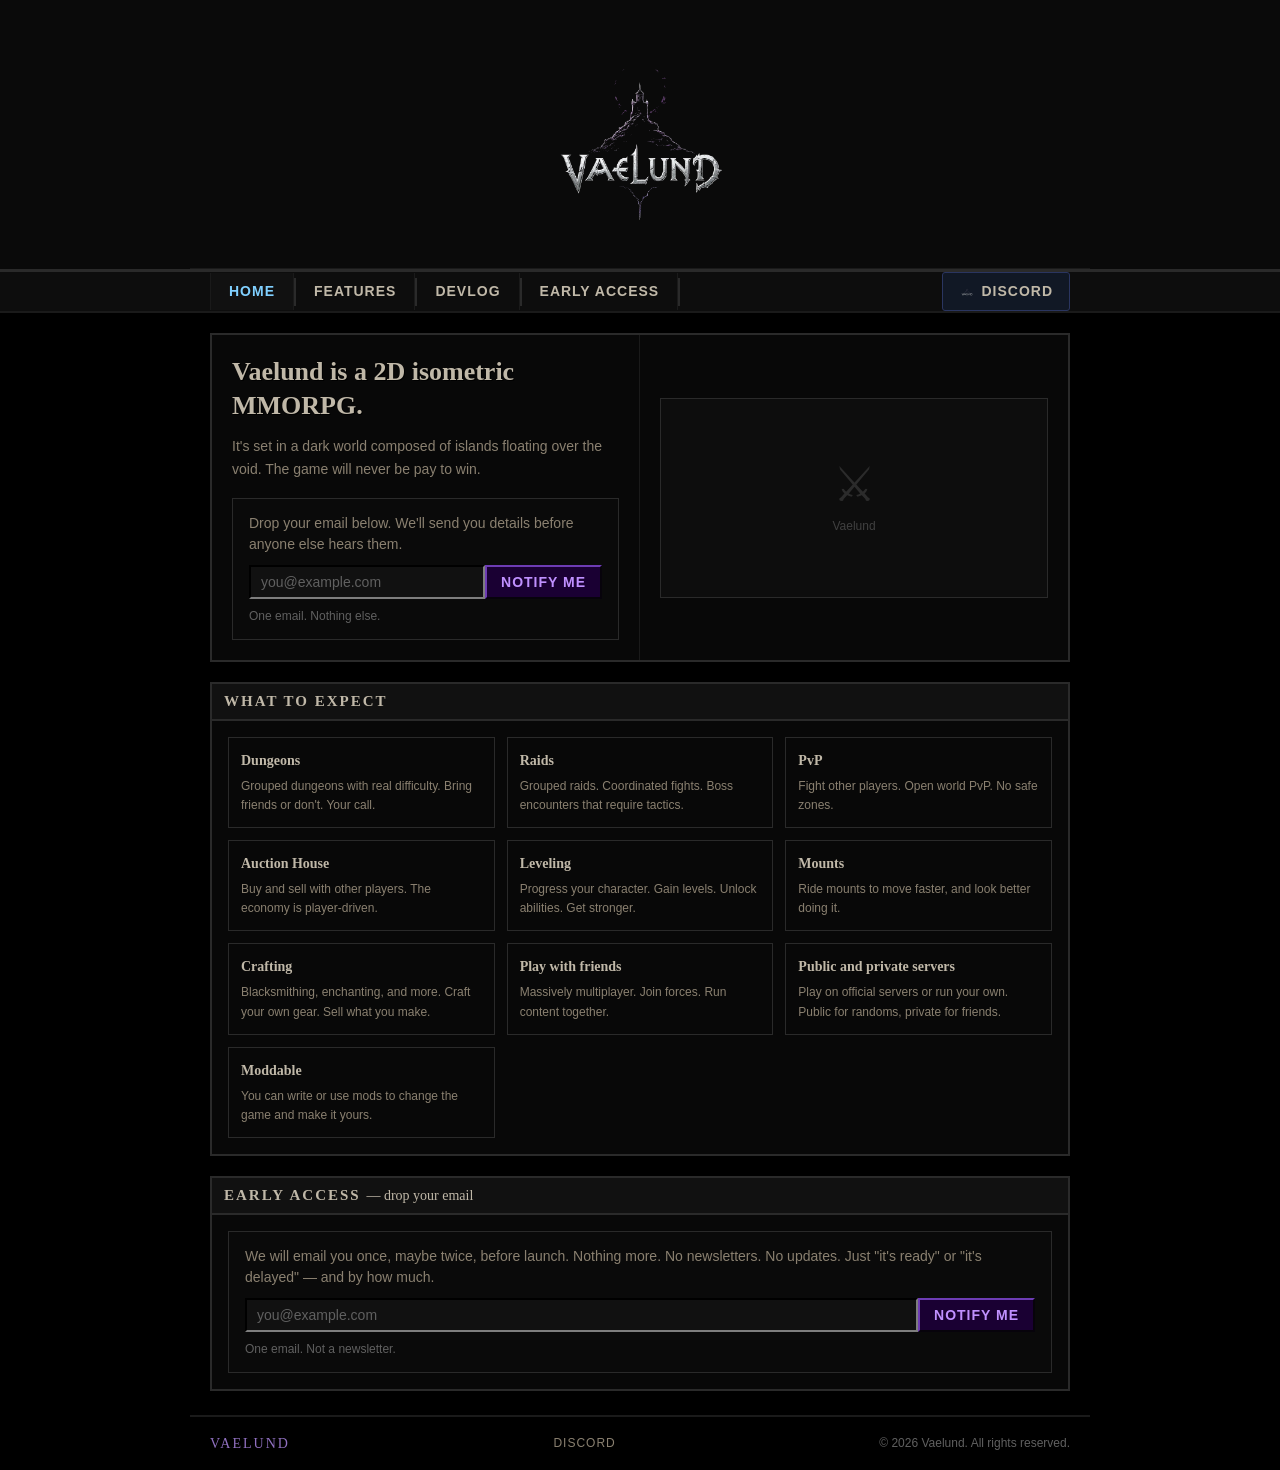
==== index.html @ ba681f30 "Hero: lead with what the game is, not lore" ====
<!DOCTYPE html>
<html lang="en">
<head>
  <meta charset="utf-8">
  <meta name="viewport" content="width=device-width, initial-scale=1">
  <meta name="description" content="Vaelund — A 2D isometric MMORPG. Dungeons, raids, PvP, crafting, and more.">
  <title>Vaelund — A 2D isometric MMORPG</title>
  <link rel="icon" type="image/png" href="favicon.png">
  <link rel="stylesheet" href="static/css/style.css">
</head>
<body>

<!-- ── Ambient edge particles ──────────────────────────────── -->
<div id="edge-particles">
  <span class="edge-particle ep-l1"></span>
  <span class="edge-particle ep-l2"></span>
  <span class="edge-particle ep-l3"></span>
  <span class="edge-particle ep-l4"></span>
  <span class="edge-particle ep-l5"></span>
  <span class="edge-particle ep-l6"></span>
  <span class="edge-particle ep-l7"></span>
  <span class="edge-particle ep-l8"></span>
  <span class="edge-particle ep-r1"></span>
  <span class="edge-particle ep-r2"></span>
  <span class="edge-particle ep-r3"></span>
  <span class="edge-particle ep-r4"></span>
  <span class="edge-particle ep-r5"></span>
  <span class="edge-particle ep-r6"></span>
  <span class="edge-particle ep-r7"></span>
  <span class="edge-particle ep-r8"></span>
</div>



<!-- ── Header ─────────────────────────────────────────────── -->
<div id="header">
  <div id="header-inner">
    <a href="/" id="logo">
      <span id="logo-title">
        <span class="aura"></span>
        <span class="particle p1"></span><span class="particle p2"></span><span class="particle p3"></span><span class="particle p4"></span>
        <span class="particle p5"></span><span class="particle p6"></span><span class="particle p7"></span><span class="particle p8"></span>
        <span class="particle p9"></span><span class="particle p10"></span><span class="particle p11"></span><span class="particle p12"></span>
        <span class="sparkle-layer">
          <span class="sp sp1"></span><span class="sp sp2"></span><span class="sp sp3"></span><span class="sp sp4"></span>
          <span class="sp sp5"></span><span class="sp sp6"></span><span class="sp sp7"></span><span class="sp sp8"></span>
          <span class="sp sp9"></span><span class="sp sp10"></span><span class="sp sp11"></span><span class="sp sp12"></span>
          <span class="sp sp13"></span><span class="sp sp14"></span><span class="sp sp15"></span><span class="sp sp16"></span>
        </span>
        <img src="static/img/logo.png" alt="Vaelund" id="logo-img">
      </span>
    </a>
  </div>
</div>

<!-- ── Nav ────────────────────────────────────────────────── -->
<div id="nav">
  <div id="nav-inner">
    <a href="#home" class="nav-link active">Home</a>
    <span class="nav-sep"></span>
    <a href="#features" class="nav-link">Features</a>
    <span class="nav-sep"></span>
    <a href="/vaelund-website/devlog/" class="nav-link">Devlog</a>
    <span class="nav-sep"></span>
    <a href="#signup" class="nav-link">Early Access</a>
    <span class="nav-sep"></span>
    <a href="https://discord.gg/zGsjYMMYqN" class="nav-link nav-discord" target="_blank" rel="noopener">
      <img src="static/img/logo.png" alt="Discord" class="nav-discord-icon"> Discord
    </a>
  </div>
</div>

<!-- ── Main ────────────────────────────────────────────────── -->
<div id="main">

  <!-- ── Hero ──────────────────────────────────────────── -->
  <div id="hero">
    <div id="hero-inner">
      <div id="hero-left">
        <div id="hero-title">Vaelund is a 2D isometric MMORPG.</div>
        <div id="hero-desc">
          It's set in a dark world composed of islands floating over the void.
          The game will never be pay to win.
        </div>

        <div id="email-form-wrap">
          <p>Drop your email below. We'll send you details before anyone else hears them.</p>
          <form id="email-form" novalidate>
            <div class="email-row">
              <input
                type="email"
                id="email"
                name="email"
                class="email-input"
                placeholder="you@example.com"
                autocomplete="email"
                required
              >
              <button type="submit" class="email-submit" id="submit-btn">Notify me</button>
            </div>
            <div class="email-error" id="form-error"></div>
          </form>
          <div class="email-success" id="form-success">You're on the list. We'll be in touch before launch.</div>
          <div class="email-note">One email. Nothing else.</div>
        </div>
      </div>

      <div id="hero-right">
        <div id="hero-img-placeholder">
          <span class="big">⚔</span>
          <span>Vaelund</span>
        </div>
      </div>
    </div>
  </div>

  <!-- ── Features ─────────────────────────────────────── -->
  <div id="features" class="box">
    <div class="box-title">What to expect</div>
    <div class="box-body">
      <div id="features-grid">
        <div class="feature-item">
          <h3>Dungeons</h3>
          <p>Grouped dungeons with real difficulty. Bring friends or don't. Your call.</p>
        </div>
        <div class="feature-item">
          <h3>Raids</h3>
          <p>Grouped raids. Coordinated fights. Boss encounters that require tactics.</p>
        </div>
        <div class="feature-item">
          <h3>PvP</h3>
          <p>Fight other players. Open world PvP. No safe zones.</p>
        </div>
        <div class="feature-item">
          <h3>Auction House</h3>
          <p>Buy and sell with other players. The economy is player-driven.</p>
        </div>
        <div class="feature-item">
          <h3>Leveling</h3>
          <p>Progress your character. Gain levels. Unlock abilities. Get stronger.</p>
        </div>
        <div class="feature-item">
          <h3>Mounts</h3>
          <p>Ride mounts to move faster, and look better doing it.</p>
        </div>
        <div class="feature-item">
          <h3>Crafting</h3>
          <p>Blacksmithing, enchanting, and more. Craft your own gear. Sell what you make.</p>
        </div>
        <div class="feature-item">
          <h3>Play with friends</h3>
          <p>Massively multiplayer. Join forces. Run content together.</p>
        </div>
        <div class="feature-item">
          <h3>Public and private servers</h3>
          <p>Play on official servers or run your own. Public for randoms, private for friends.</p>
        </div>
        <div class="feature-item">
          <h3>Moddable</h3>
          <p>You can write or use mods to change the game and make it yours.</p>
        </div>
      </div>
    </div>
  </div>

  <!-- ── Signup CTA ────────────────────────────────────── -->
  <div id="signup" class="box">
    <div class="box-title">Early Access <span class="accent">— drop your email</span></div>
    <div class="box-body">
      <div id="email-form-wrap">
        <p>We will email you once, maybe twice, before launch. Nothing more. No newsletters. No updates. Just "it's ready" or "it's delayed" — and by how much.</p>
        <form id="email-form-2" novalidate>
          <div class="email-row">
            <input
              type="email"
              id="email2"
              name="email"
              class="email-input"
              placeholder="you@example.com"
              autocomplete="email"
              required
            >
            <button type="submit" class="email-submit">Notify me</button>
          </div>
          <div class="email-error" id="form-error-2"></div>
        </form>
        <div class="email-success" id="form-success-2">You're on the list.</div>
        <div class="email-note">One email. Not a newsletter.</div>
      </div>
    </div>
  </div>

</div>

<!-- ── Footer ─────────────────────────────────────────────── -->
<div id="footer">
  <span class="footer-brand">VAELUND</span>
  <div class="footer-links">
    <a href="https://discord.gg/zGsjYMMYqN" target="_blank" rel="noopener">Discord</a>
  </div>
  <span>© 2026 Vaelund. All rights reserved.</span>
</div>

<!-- ── Toast ─────────────────────────────────────────────── -->
<div id="toast"></div>

<!-- ── Scripts ────────────────────────────────────────────── -->
<script>
(function() {
  // Google Forms endpoint — responses linked to Google Sheet
  var FORM_RESPONSE_URL = 'https://docs.google.com/forms/d/e/1FAIpQLSftVJ3cUbMerIn2yAtHELKcyJZci0sbXnTsOLen7eDjkcGc3A/formResponse';
  var FORM_ENTRY_ID = 'entry.1036080517';

  function showToast(msg) {
    var t = document.getElementById('toast');
    t.textContent = msg;
    t.classList.add('show');
    setTimeout(function() { t.classList.remove('show'); }, 4000);
  }

  function validateEmail(email) {
    return /^[^\s@]+@[^\s@]+\.[^\s@]+$/.test(email);
  }

  function submitForm(form, emailInput, errorEl, successEl, btn) {
    var email = emailInput.value.trim();
    errorEl.classList.remove('show');
    successEl.classList.remove('show');
    form.classList.remove('hidden');

    if (!validateEmail(email)) {
      errorEl.textContent = 'Enter a valid email address.';
      errorEl.classList.add('show');
      return;
    }

    btn.disabled = true;
    btn.textContent = 'Sending…';

    var body = FORM_ENTRY_ID + '=' + encodeURIComponent(email);
    fetch(FORM_RESPONSE_URL, {
      method: 'POST',
      mode: 'no-cors',
      headers: { 'Content-Type': 'application/x-www-form-urlencoded' },
      body: body
    })
      .then(function() {
        form.classList.add('hidden');
        successEl.classList.add('show');
        showToast("You're on the list!");
      })
      .catch(function() {
        errorEl.textContent = 'Something went wrong. Try again.';
        errorEl.classList.add('show');
        btn.disabled = false;
        btn.textContent = 'Notify me';
      });
  }

  // Main form
  var form1 = document.getElementById('email-form');
  if (form1) {
    form1.addEventListener('submit', function(e) {
      e.preventDefault();
      submitForm(
        form1,
        document.getElementById('email'),
        document.getElementById('form-error'),
        document.getElementById('form-success'),
        document.getElementById('submit-btn')
      );
    });
  }

  // Footer form
  var form2 = document.getElementById('email-form-2');
  if (form2) {
    form2.addEventListener('submit', function(e) {
      e.preventDefault();
      var btn = form2.querySelector('button[type=submit]');
      submitForm(
        form2,
        document.getElementById('email2'),
        document.getElementById('form-error-2'),
        document.getElementById('form-success-2'),
        btn
      );
    });
  }

  // Smooth scroll for nav links
  document.querySelectorAll('.nav-link[href^="#"]').forEach(function(link) {
    link.addEventListener('click', function(e) {
      var target = document.querySelector(link.getAttribute('href'));
      if (target) {
        e.preventDefault();
        target.scrollIntoView({ behavior: 'smooth', block: 'start' });
      }
    });
  });

  // Sync edge particles height to full document height
  function syncEdgeParticles() {
    var ep = document.getElementById('edge-particles');
    if (ep) ep.style.height = document.documentElement.scrollHeight + 'px';
  }
  syncEdgeParticles();
  window.addEventListener('resize', syncEdgeParticles);
})();
</script>

</body>
</html>
---- static/css/style.css ----
/* ═══════════════════════════════════════════════════════════
   VAELUND — Old-school Blizzard aesthetic, 2004 edition
   ═══════════════════════════════════════════════════════════ */

* { box-sizing: border-box; margin: 0; padding: 0; }

body {
  background: #000;
  color: #c0b8a8;
  font-family: Verdana, Geneva, sans-serif;
  font-size: 14px;
  line-height: 1.5;
  overflow-x: hidden;
}

/* ── Ambient edge particles ──────────────────────────────── */

#edge-particles {
  position: absolute;
  top: 0;
  left: 0;
  width: 100vw;
  height: 100vh;
  pointer-events: none;
  z-index: 0;
  overflow: visible;
}

.edge-particle {
  position: absolute;
  width: 3px;
  height: 3px;
  border-radius: 50%;
  background: #80d0ff;
  box-shadow: 0 0 6px #80d0ff, 0 0 12px rgba(0, 200, 255, 0.6);
  opacity: 0;
  animation: float-up linear infinite;
}

/* Left edge — distributed top to bottom */
.ep-l1  { left: 3%;   top: 5%;  animation-duration: 8s;  animation-delay: 0s;    }
.ep-l2  { left: 7%;   top: 20%; animation-duration: 11s; animation-delay: 1.2s;  }
.ep-l3  { left: 4%;   top: 35%; animation-duration: 9s;  animation-delay: 2.5s;  }
.ep-l4  { left: 6%;   top: 50%; animation-duration: 13s; animation-delay: 0.8s;  }
.ep-l5  { left: 2%;   top: 65%; animation-duration: 10s; animation-delay: 3.1s;  }
.ep-l6  { left: 8%;   top: 80%; animation-duration: 7s;  animation-delay: 1.7s;  }
.ep-l7  { left: 5%;   top: 90%; animation-duration: 12s; animation-delay: 4s;    }
.ep-l8  { left: 3.5%; top: 95%; animation-duration: 9s;  animation-delay: 2.1s;  }

/* Right edge */
.ep-r1  { right: 3%;   top: 8%;  animation-duration: 9s;  animation-delay: 0.5s;  }
.ep-r2  { right: 7%;   top: 22%; animation-duration: 12s; animation-delay: 1.8s; }
.ep-r3  { right: 5%;   top: 38%; animation-duration: 8s;  animation-delay: 3.2s; }
.ep-r4  { right: 4%;   top: 52%; animation-duration: 11s; animation-delay: 0.3s; }
.ep-r5  { right: 6%;   top: 68%; animation-duration: 10s; animation-delay: 2.2s; }
.ep-r6  { right: 2%;   top: 82%; animation-duration: 7s;  animation-delay: 4.5s; }
.ep-r7  { right: 8%;   top: 92%; animation-duration: 13s; animation-delay: 1.1s; }
.ep-r8  { right: 3.5%; top: 97%; animation-duration: 9s;  animation-delay: 2.8s; }

@keyframes float-up {
  0%   { transform: translateY(0)     scale(0.5); opacity: 0; }
  5%   { opacity: 0.7; transform: translateY(-20px) scale(1); }
  80%  { opacity: 0.5; }
  100% { transform: translateY(-105vh) scale(0.3); opacity: 0; }
}

/* ── Links ───────────────────────────────────────────────── */

a { color: #c0b8a8; text-decoration: none; }
a:hover { color: #c0b8a8; }
a:visited { color: #8a8070; }

#logo:hover { text-decoration: none; }

/* ── Header bar ──────────────────────────────────────────── */

#header {
  background: #0a0a0a;
  border-bottom: 3px solid #2a2a2a;
  padding: 0;
  text-align: center;
  position: relative;
  z-index: 200;
}

#header-inner {
  max-width: 900px;
  margin: 0 auto;
  padding: 12px 20px 8px;
  border-bottom: 1px solid #1a1a1a;
  position: relative;
}

#logo {
  display: block;
  margin: 0 auto 4px;
  text-align: center;
  position: relative;
}

#logo:hover #logo-title {
  text-decoration: none;
}

#logo-img {
  height: 240px;
  width: auto;
  display: block;
  margin: 0 auto;
  position: relative;
  z-index: 10;
}

#logo-title {
  font-family: Georgia, 'Times New Roman', serif;
  font-size: 34px;
  font-weight: bold;
  color: #c070ff;
  letter-spacing: 4px;
  text-shadow: 2px 2px 0 #000, 0 0 15px rgba(0, 200, 255, 0.6);
  margin-top: 4px;
  display: block;
  position: relative;
  z-index: 50;
}

/* ── Logo hover glow + particles ───────────────────────── */

#logo-title {
  font-family: Georgia, 'Times New Roman', serif;
  font-size: 34px;
  font-weight: bold;
  color: #c070ff;
  letter-spacing: 4px;
  text-shadow: 2px 2px 0 #000, 0 0 10px rgba(0, 200, 255, 0.5);
  margin-top: 4px;
  display: block;
  position: relative;
  transition: filter 0.2s;
}

/* === Background aura === */
#logo-title .aura {
  position: absolute;
  left: 50%;
  top: 50%;
  width: 0;
  height: 0;
  border-radius: 50%;
  background: radial-gradient(circle, rgba(160, 0, 255, 0.5) 0%, rgba(120, 0, 200, 0.2) 40%, rgba(80, 0, 160, 0.05) 60%, transparent 80%);
  transform: translate(-50%, -50%);
  pointer-events: none;
  z-index: -2;
  transition: width 0.3s, height 0.3s, opacity 0.3s;
  opacity: 0;
}

/* === Orbiting ring === */
/* 6 dots on an ellipse */
/* Position dots on ellipse ring */
/* === Sparkle floating layer === */
#logo-title .sparkle-layer {
  position: absolute;
  left: 50%;
  top: 50%;
  width: 0;
  height: 0;
  pointer-events: none;
  z-index: -1;
  opacity: 0;
  transition: opacity 0.3s;
}

/* === 16 floating sparkle dots === */
#logo-title .sp {
  position: absolute;
  width: 3px;
  height: 3px;
  border-radius: 50%;
  background: #c070ff;
  box-shadow: 0 0 4px #c070ff, 0 0 8px rgba(192, 112, 255, 0.8);
  opacity: 0;
  pointer-events: none;
}

/* === 12 orbiting particles === */
#logo-title .particle {
  position: absolute;
  left: 50%;
  top: 50%;
  width: 4px;
  height: 4px;
  border-radius: 50%;
  background: #c070ff;
  box-shadow: 0 0 8px #c070ff, 0 0 16px rgba(192, 112, 255, 1);
  opacity: 0;
  pointer-events: none;
  z-index: -1;
}

/* Particles scattered at various positions */
#logo-title .p1  { transform: translate(-50%,-50%) translateX(60px)  translateY(-30px); }
#logo-title .p2  { transform: translate(-50%,-50%) translateX(80px)  translateY(10px); }
#logo-title .p3  { transform: translate(-50%,-50%) translateX(50px)  translateY(40px); }
#logo-title .p4  { transform: translate(-50%,-50%) translateX(-60px) translateY(-30px); }
#logo-title .p5  { transform: translate(-50%,-50%) translateX(-80px) translateY(10px); }
#logo-title .p6  { transform: translate(-50%,-50%) translateX(-50px) translateY(40px); }
#logo-title .p7  { transform: translate(-50%,-50%) translateX(30px)  translateY(-70px); }
#logo-title .p8  { transform: translate(-50%,-50%) translateX(-30px) translateY(-70px); }
#logo-title .p9  { transform: translate(-50%,-50%) translateX(70px)  translateY(-60px); }
#logo-title .p10 { transform: translate(-50%,-50%) translateX(-70px) translateY(-60px); }
#logo-title .p11 { transform: translate(-50%,-50%) translateX(20px)  translateY(60px); }
#logo-title .p12 { transform: translate(-50%,-50%) translateX(-20px) translateY(60px); }

/* === Keyframes === */

to   { transform: translate(-50%, -50%) rotate(360deg); }
}

30%  { opacity: 1;   transform: translateX(-50%) translateY(-90px) scale(1.3); }
  70%  { opacity: 0.8; transform: translateX(-50%) translateY(-90px) scale(1); }
  100% { opacity: 0;   transform: translateX(-50%) translateY(-90px) scale(0.5); }
}

/* Aura expansion */
@keyframes aura-grow {
  0%   { width: 0;     height: 0;     opacity: 0; }
  30%  { opacity: 1; }
  100% { width: 400px; height: 400px; opacity: 0.6; }
}

/* Particle flicker-in and drift */
@keyframes particle-flicker {
  0%   { opacity: 0;   transform: translate(-50%,-50%) scale(0); }
  15%  { opacity: 1;   transform: translate(-50%,-50%) scale(1.2); }
  85%  { opacity: 0.8; transform: translate(-50%,-50%) scale(1); }
  100% { opacity: 0;   transform: translate(-50%,-50%) scale(0.5); }
}

/* Sparkle float up */
@keyframes sparkle-float {
  0%   { transform: translateY(0)     scale(0); opacity: 0; }
  15%  { transform: translateY(-10px) scale(1); opacity: 1; }
  85%  { transform: translateY(-80px) scale(0.8); opacity: 0.6; }
  100% { transform: translateY(-100px) scale(0); opacity: 0; }
}

/* Hardcore glow pulse — layered cyan/violet text-shadow */
@keyframes glow-hardcore {
  0%, 100% {
    text-shadow:
      0 0 5px  #fff,
      0 0 10px #80d0ff,
      0 0 20px #80d0ff,
      0 0 40px #00b4ff,
      0 0 70px #00b4ff,
      0 0 100px #0070ff,
      0 0 140px #0070ff,
      0 0 200px #0040c0,
      0 0 280px #002080;
    filter: brightness(1);
  }
  50% {
    text-shadow:
      0 0 5px  #fff,
      0 0 15px #a0e8ff,
      0 0 30px #80d0ff,
      0 0 60px #00d0ff,
      0 0 100px #00b4ff,
      0 0 150px #0080ff,
      0 0 220px #0060ff,
      0 0 320px #0040c0,
      0 0 420px #002080;
    filter: brightness(1.5);
  }
}

/* === HOVER STATE === */
#logo:hover #logo-title {
  animation: glow-hardcore 1.8s ease-in-out infinite;
  text-decoration: none;
}

#logo:hover #logo-title .aura {
  animation: aura-grow 2.5s ease-out infinite;
}

#logo:hover #logo-title .particle {
  animation: particle-flicker 2s ease-in-out infinite;
}

#logo:hover #logo-title .p1  { animation-delay: 0s; }
#logo:hover #logo-title .p2  { animation-delay: 0.17s; }
#logo:hover #logo-title .p3  { animation-delay: 0.34s; }
#logo:hover #logo-title .p4  { animation-delay: 0.51s; }
#logo:hover #logo-title .p5  { animation-delay: 0.68s; }
#logo:hover #logo-title .p6  { animation-delay: 0.85s; }
#logo:hover #logo-title .p7  { animation-delay: 1.02s; }
#logo:hover #logo-title .p8  { animation-delay: 1.19s; }
#logo:hover #logo-title .p9  { animation-delay: 1.36s; }
#logo:hover #logo-title .p10 { animation-delay: 1.53s; }
#logo:hover #logo-title .p11 { animation-delay: 1.7s; }
#logo:hover #logo-title .p12 { animation-delay: 1.87s; }

#logo:hover #logo-title .sparkle-layer {
  animation: sparkle-layer-appear 2s ease-in-out infinite;
}

@keyframes sparkle-layer-appear {
  0%, 100% { opacity: 0; }
  50%       { opacity: 1; }
}

#logo:hover #logo-title .sp {
  animation: sparkle-float 3s ease-in-out infinite;
}
#logo:hover #logo-title .sp1  { animation-delay: 0s;     }
#logo:hover #logo-title .sp2  { animation-delay: 0.19s; }
#logo:hover #logo-title .sp3  { animation-delay: 0.38s; }
#logo:hover #logo-title .sp4  { animation-delay: 0.57s; }
#logo:hover #logo-title .sp5  { animation-delay: 0.76s; }
#logo:hover #logo-title .sp6  { animation-delay: 0.95s; }
#logo:hover #logo-title .sp7  { animation-delay: 1.14s; }
#logo:hover #logo-title .sp8  { animation-delay: 1.33s; }
#logo:hover #logo-title .sp9  { animation-delay: 1.52s; }
#logo:hover #logo-title .sp10 { animation-delay: 1.71s; }
#logo:hover #logo-title .sp11 { animation-delay: 1.9s;  }
#logo:hover #logo-title .sp12 { animation-delay: 2.09s; }
#logo:hover #logo-title .sp13 { animation-delay: 2.28s; }
#logo:hover #logo-title .sp14 { animation-delay: 2.47s; }
#logo:hover #logo-title .sp15 { animation-delay: 2.66s; }
#logo:hover #logo-title .sp16 { animation-delay: 2.85s; }

/* Stagger the sparkle positions */
#logo:hover #logo-title .sp1  { left: 40px;  top: 20px;  }
#logo:hover #logo-title .sp2  { left: -30px; top: 10px;  }
#logo:hover #logo-title .sp3  { left: 60px;  top: -10px; }
#logo:hover #logo-title .sp4  { left: -50px; top: -20px; }
#logo:hover #logo-title .sp5  { left: 20px;  top: -30px; }
#logo:hover #logo-title .sp6  { left: -20px; top: 30px;  }
#logo:hover #logo-title .sp7  { left: 70px;  top: 0px;   }
#logo:hover #logo-title .sp8  { left: -65px; top: 5px;   }
#logo:hover #logo-title .sp9  { left: 35px;  top: -40px; }
#logo:hover #logo-title .sp10 { left: -35px; top: -40px; }
#logo:hover #logo-title .sp11 { left: 10px;  top: 40px;  }
#logo:hover #logo-title .sp12 { left: -10px; top: 45px;  }
#logo:hover #logo-title .sp13 { left: 50px;  top: 15px;  }
#logo:hover #logo-title .sp14 { left: -55px; top: -10px; }
#logo:hover #logo-title .sp15 { left: 0px;   top: -50px; }
#logo:hover #logo-title .sp16 { left: -60px; top: 25px;  }


#logo-tagline {
  font-family: Georgia, serif;
  font-size: 14px;
  color: #8a8070;
  letter-spacing: 2px;
  margin-top: 2px;
  display: block;
}

/* ── Nav ────────────────────────────────────────────────── */

#nav {
  background: #0d0d0d;
  border-bottom: 2px solid #1a1a1a;
  padding: 0;
  text-align: center;
}

#nav-inner {
  max-width: 900px;
  margin: 0 auto;
  padding: 0 20px;
  display: flex;
  align-items: center;
  justify-content: center;
  gap: 0;
}

.nav-sep {
  display: inline-block;
  width: 2px;
  height: 28px;
  background: #2a2a2a;
  vertical-align: middle;
}

.nav-link {
  display: inline-block;
  padding: 8px 18px;
  color: #c0b8a8;
  font-size: 14px;
  font-weight: bold;
  letter-spacing: 1px;
  text-transform: uppercase;
  border-right: 1px solid #1a1a1a;
  background: #0d0d0d;
  cursor: pointer;
}

.nav-link:first-child {
  border-left: 1px solid #1a1a1a;
}

.nav-link:hover {
  background: #111111;
  color: #80d0ff;
  text-decoration: none;
}

.nav-link.active {
  background: #111111;
  color: #80d0ff;
}

.nav-discord {
  margin-left: auto;
  padding: 8px 16px;
  border-left: 1px solid #1a1a1a;
  border-right: none;
  display: flex;
  align-items: center;
  gap: 6px;
  background: #111825;
  border: 1px solid #2a3560;
  border-radius: 3px;
}

.nav-discord:hover {
  background: #1a2040;
  border-color: #4a60a0;
}
.nav-discord-icon {
  height: 16px;
  width: auto;
  vertical-align: middle;
}

/* ── Main ────────────────────────────────────────────────── */

#main {
  max-width: 900px;
  margin: 0 auto;
  position: relative;
  z-index: 10;
  padding: 0 20px;
}

/* ── Section boxes ───────────────────────────────────────── */

.box {
  border: 2px solid #2a2a2a;
  margin: 20px 0;
  background: #080808;
}

.box-title {
  background: #111;
  border-bottom: 2px solid #2a2a2a;
  padding: 6px 12px;
  font-family: Georgia, serif;
  font-size: 15px;
  font-weight: bold;
  color: #c0b8a8;
  letter-spacing: 2px;
  text-transform: uppercase;
}

.box-title .accent {
  color: #c0b8a8;
  font-weight: normal;
  font-size: 14px;
  letter-spacing: 0;
  text-transform: none;
}

.box-body {
  padding: 16px;
}

/* ── Hero section ─────────────────────────────────────────── */

#hero {
  border: 2px solid #2a2a2a;
  margin: 20px 0;
  background: #080808;
}

#hero-inner {
  display: table;
  width: 100%;
}

#hero-left {
  display: table-cell;
  width: 50%;
  padding: 20px;
  vertical-align: top;
  border-right: 1px solid #1a1a1a;
}

#hero-right {
  display: table-cell;
  width: 50%;
  padding: 20px;
  vertical-align: middle;
  text-align: center;
}

#hero-title {
  font-family: Georgia, 'Times New Roman', serif;
  font-size: 26px;
  font-weight: bold;
  color: #c0b8a8;
  line-height: 1.3;
  margin-bottom: 12px;
  text-shadow: 1px 1px 0 #000;
}

#hero-desc {
  font-size: 14px;
  color: #8a8070;
  line-height: 1.7;
  margin-bottom: 16px;
}

#hero-lore {
  font-family: Georgia, serif;
  font-size: 14px;
  font-style: italic;
  color: #8a8070;
  border-left: 3px solid #3a1a4a;
  padding-left: 10px;
  margin-top: 12px;
  line-height: 1.7;
}

#hero-img-placeholder {
  width: 100%;
  height: 200px;
  background: #0d0d0d;
  border: 1px solid #2a2a2a;
  display: flex;
  flex-direction: column;
  align-items: center;
  justify-content: center;
  gap: 8px;
  color: #404040;
  font-size: 12px;
}

#hero-img-placeholder .big {
  font-size: 48px;
  line-height: 1;
  filter: hue-rotate(260deg) saturate(2);
  opacity: 0.6;
}

/* ── Buttons ──────────────────────────────────────────────── */

.btn {
  display: inline-block;
  padding: 8px 16px;
  font-family: Verdana, sans-serif;
  font-size: 14px;
  font-weight: bold;
  text-transform: uppercase;
  letter-spacing: 1px;
  cursor: pointer;
  border: 2px outset #2a2a2a;
  background: #111111;
  color: #80d0ff;
  text-align: center;
}

.btn:hover {
  background: #111111;
  color: #a0d8ff;
  text-decoration: none;
}

.btn:active {
  border-style: inset;
  background: #111111;
}

.btn-primary {
  background: #1a0033;
  border-color: #4a2080;
  color: #c090ff;
}

.btn-primary:hover {
  background: #2a0050;
  color: #d8b0ff;
}

.btn-primary:active {
  background: #100022;
}

/* ── Email form ───────────────────────────────────────────── */

#email-form-wrap {
  border: 1px solid #2a2a2a;
  background: #0a0a0a;
  padding: 14px 16px;
}

#email-form-wrap p {
  font-size: 14px;
  color: #8a8070;
  margin-bottom: 10px;
  line-height: 1.5;
}

.email-row {
  display: flex;
  gap: 0;
  align-items: stretch;
}

.email-input {
  flex: 1;
  padding: 7px 10px;
  background: #111;
  border: 2px inset #2a2a2a;
  color: #c0b8a8;
  font-family: Verdana, sans-serif;
  font-size: 14px;
  min-width: 0;
}

.email-input:focus {
  outline: none;
  border-color: #4a2060;
  background: #111111;
}

.email-input::placeholder {
  color: #606060;
}

.email-submit {
  padding: 7px 14px;
  border: 2px outset #3a2060;
  background: #1a0033;
  color: #c090ff;
  font-family: Verdana, sans-serif;
  font-size: 14px;
  font-weight: bold;
  text-transform: uppercase;
  letter-spacing: 1px;
  cursor: pointer;
  white-space: nowrap;
}

.email-submit:hover {
  background: #2a0050;
  color: #d8b0ff;
}

.email-submit:active {
  border-style: inset;
  background: #100022;
}

.email-submit:disabled {
  opacity: 0.5;
  cursor: not-allowed;
}

.email-error {
  color: #c04040;
  font-size: 12px;
  margin-top: 6px;
  display: none;
}

.email-error.show {
  display: block;
}

.email-success {
  color: #60a060;
  font-size: 14px;
  margin-top: 8px;
  display: none;
}

.email-success.show {
  display: block;
}

.email-note {
  font-size: 12px;
  color: #606060;
  margin-top: 8px;
}

/* ── Features grid ────────────────────────────────────────── */

#features-grid {
  display: grid;
  grid-template-columns: 1fr 1fr 1fr;
  gap: 12px;
}

.feature-item {
  border: 1px solid #2a2a2a;
  background: #080808;
  padding: 12px;
}

.feature-item h3 {
  font-family: Georgia, serif;
  font-size: 14px;
  color: #c0b8a8;
  margin-bottom: 6px;
  font-weight: bold;
}

.feature-item p {
  font-size: 12px;
  color: #8a8070;
  line-height: 1.6;
}

/* ── Devlog ───────────────────────────────────────────────── */

#devlog-grid {
  display: flex;
  flex-direction: column;
  gap: 0;
}

.devlog-post {
  border-bottom: 1px solid #1a1a1a;
  padding: 16px 0;
}

.devlog-post:last-child {
  border-bottom: none;
}

.devlog-meta {
  display: flex;
  align-items: center;
  gap: 12px;
  margin-bottom: 8px;
}

.devlog-date {
  font-size: 11px;
  color: #606060;
  letter-spacing: 1px;
}

.devlog-tag {
  font-size: 10px;
  padding: 2px 6px;
  background: #1a1a1a;
  color: #c070ff;
  letter-spacing: 1px;
  text-transform: uppercase;
}

.devlog-title {
  font-family: Georgia, serif;
  font-size: 15px;
  color: #c0b8a8;
  font-weight: bold;
  margin-bottom: 6px;
}

.devlog-excerpt {
  font-size: 12px;
  color: #8a8070;
  line-height: 1.6;
}

/* ── Footer ───────────────────────────────────────────────── */

#footer {
  max-width: 900px;
  margin: 24px auto 0;
  padding: 16px 20px;
  border-top: 2px solid #1a1a1a;
  position: relative;
  z-index: 10;
  display: flex;
  justify-content: space-between;
  align-items: center;
  color: #606060;
  font-size: 12px;
}

#footer a { color: #8a8070; }
#footer a:hover { color: #80d0ff; }

.footer-brand {
  font-family: Georgia, serif;
  font-size: 14px;
  color: #9070c0;
  letter-spacing: 2px;
}

.footer-links {
  display: flex;
  gap: 16px;
}

.footer-links a {
  font-size: 12px;
  text-transform: uppercase;
  letter-spacing: 1px;
}

/* ── Toast ────────────────────────────────────────────────── */

#toast {
  position: absolute;
  bottom: 20px;
  left: 50%;
  transform: translateX(-50%);
  background: #1a0033;
  border: 2px solid #4a2080;
  color: #c090ff;
  padding: 8px 20px;
  font-size: 14px;
  z-index: 1000;
  display: none;
  white-space: nowrap;
}

#toast.show {
  display: block;
}

/* ── Responsive ─── */

@media (max-width: 700px) {
  #logo-img {
    height: 140px;
  }

  #header-inner {
    padding: 10px 12px 6px;
  }

  #nav-inner {
    flex-wrap: wrap;
    gap: 0;
    padding: 0 8px;
  }

  .nav-link {
    padding: 8px 10px;
    font-size: 12px;
    letter-spacing: 0;
  }

  .nav-sep {
    display: none;
  }

  #hero {
    padding: 20px 12px;
  }

  #hero-inner {
    display: block;
  }

  #hero-left, #hero-right {
    display: block;
    width: 100%;
    border-right: none;
    border-bottom: 1px solid #1a1a1a;
    padding: 0 0 20px;
  }

  #features-grid {
    grid-template-columns: 1fr;
    gap: 12px;
  }

  #cta-section {
    padding: 30px 12px;
  }

  .cta-inner {
    padding: 0;
  }

  .form-row {
    flex-direction: column;
    gap: 8px;
  }

  .form-row input {
    width: 100%;
  }

  .footer-inner {
    padding: 20px 12px;
  }

  #devlog-grid {
    gap: 0;
  }

  .devlog-post {
    padding: 12px 0;
  }
}

.hidden { display: none !important; }
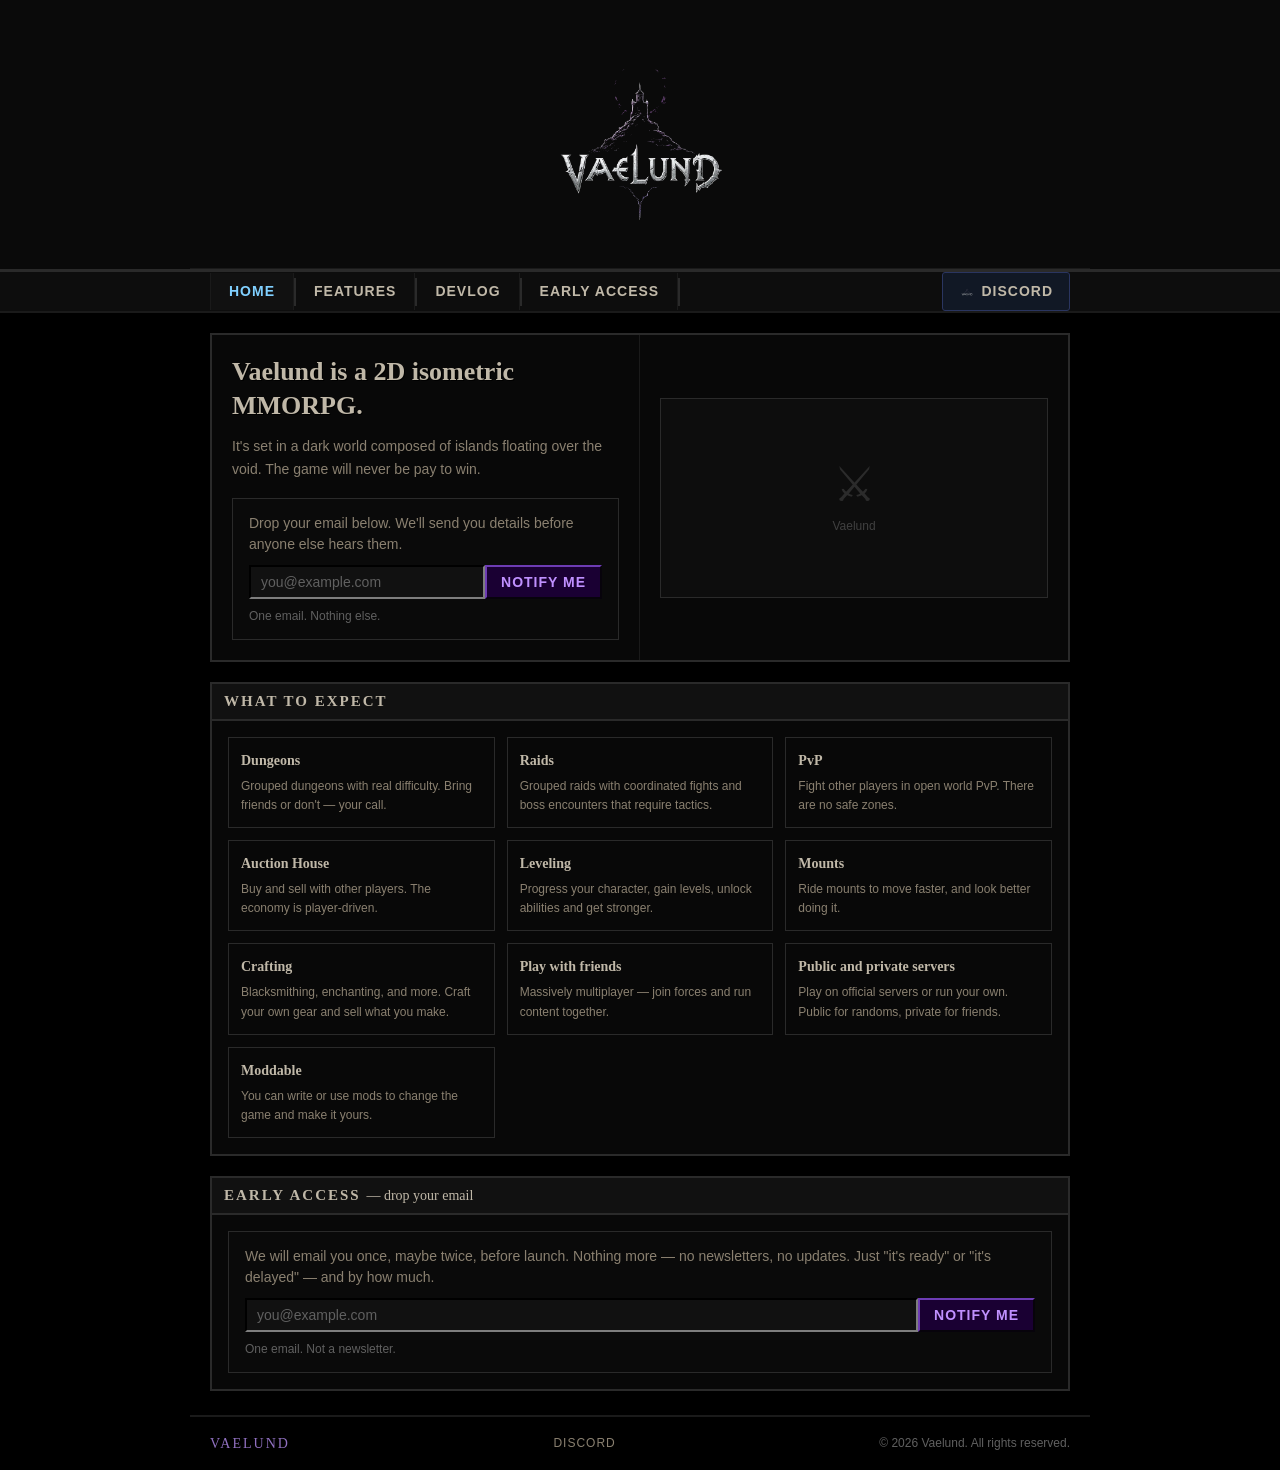
==== commit 4aa5724d: "Features and CTA: fix staccato sentences — flowing prose throughout" ====
--- a/index.html
+++ b/index.html
@@ -121,15 +121,15 @@
       <div id="features-grid">
         <div class="feature-item">
           <h3>Dungeons</h3>
-          <p>Grouped dungeons with real difficulty. Bring friends or don't. Your call.</p>
+          <p>Grouped dungeons with real difficulty. Bring friends or don't — your call.</p>
         </div>
         <div class="feature-item">
           <h3>Raids</h3>
-          <p>Grouped raids. Coordinated fights. Boss encounters that require tactics.</p>
+          <p>Grouped raids with coordinated fights and boss encounters that require tactics.</p>
         </div>
         <div class="feature-item">
           <h3>PvP</h3>
-          <p>Fight other players. Open world PvP. No safe zones.</p>
+          <p>Fight other players in open world PvP. There are no safe zones.</p>
         </div>
         <div class="feature-item">
           <h3>Auction House</h3>
@@ -137,7 +137,7 @@
         </div>
         <div class="feature-item">
           <h3>Leveling</h3>
-          <p>Progress your character. Gain levels. Unlock abilities. Get stronger.</p>
+          <p>Progress your character, gain levels, unlock abilities and get stronger.</p>
         </div>
         <div class="feature-item">
           <h3>Mounts</h3>
@@ -145,11 +145,11 @@
         </div>
         <div class="feature-item">
           <h3>Crafting</h3>
-          <p>Blacksmithing, enchanting, and more. Craft your own gear. Sell what you make.</p>
+          <p>Blacksmithing, enchanting, and more. Craft your own gear and sell what you make.</p>
         </div>
         <div class="feature-item">
           <h3>Play with friends</h3>
-          <p>Massively multiplayer. Join forces. Run content together.</p>
+          <p>Massively multiplayer — join forces and run content together.</p>
         </div>
         <div class="feature-item">
           <h3>Public and private servers</h3>
@@ -168,7 +168,7 @@
     <div class="box-title">Early Access <span class="accent">— drop your email</span></div>
     <div class="box-body">
       <div id="email-form-wrap">
-        <p>We will email you once, maybe twice, before launch. Nothing more. No newsletters. No updates. Just "it's ready" or "it's delayed" — and by how much.</p>
+        <p>We will email you once, maybe twice, before launch. Nothing more — no newsletters, no updates. Just "it's ready" or "it's delayed" — and by how much.</p>
         <form id="email-form-2" novalidate>
           <div class="email-row">
             <input
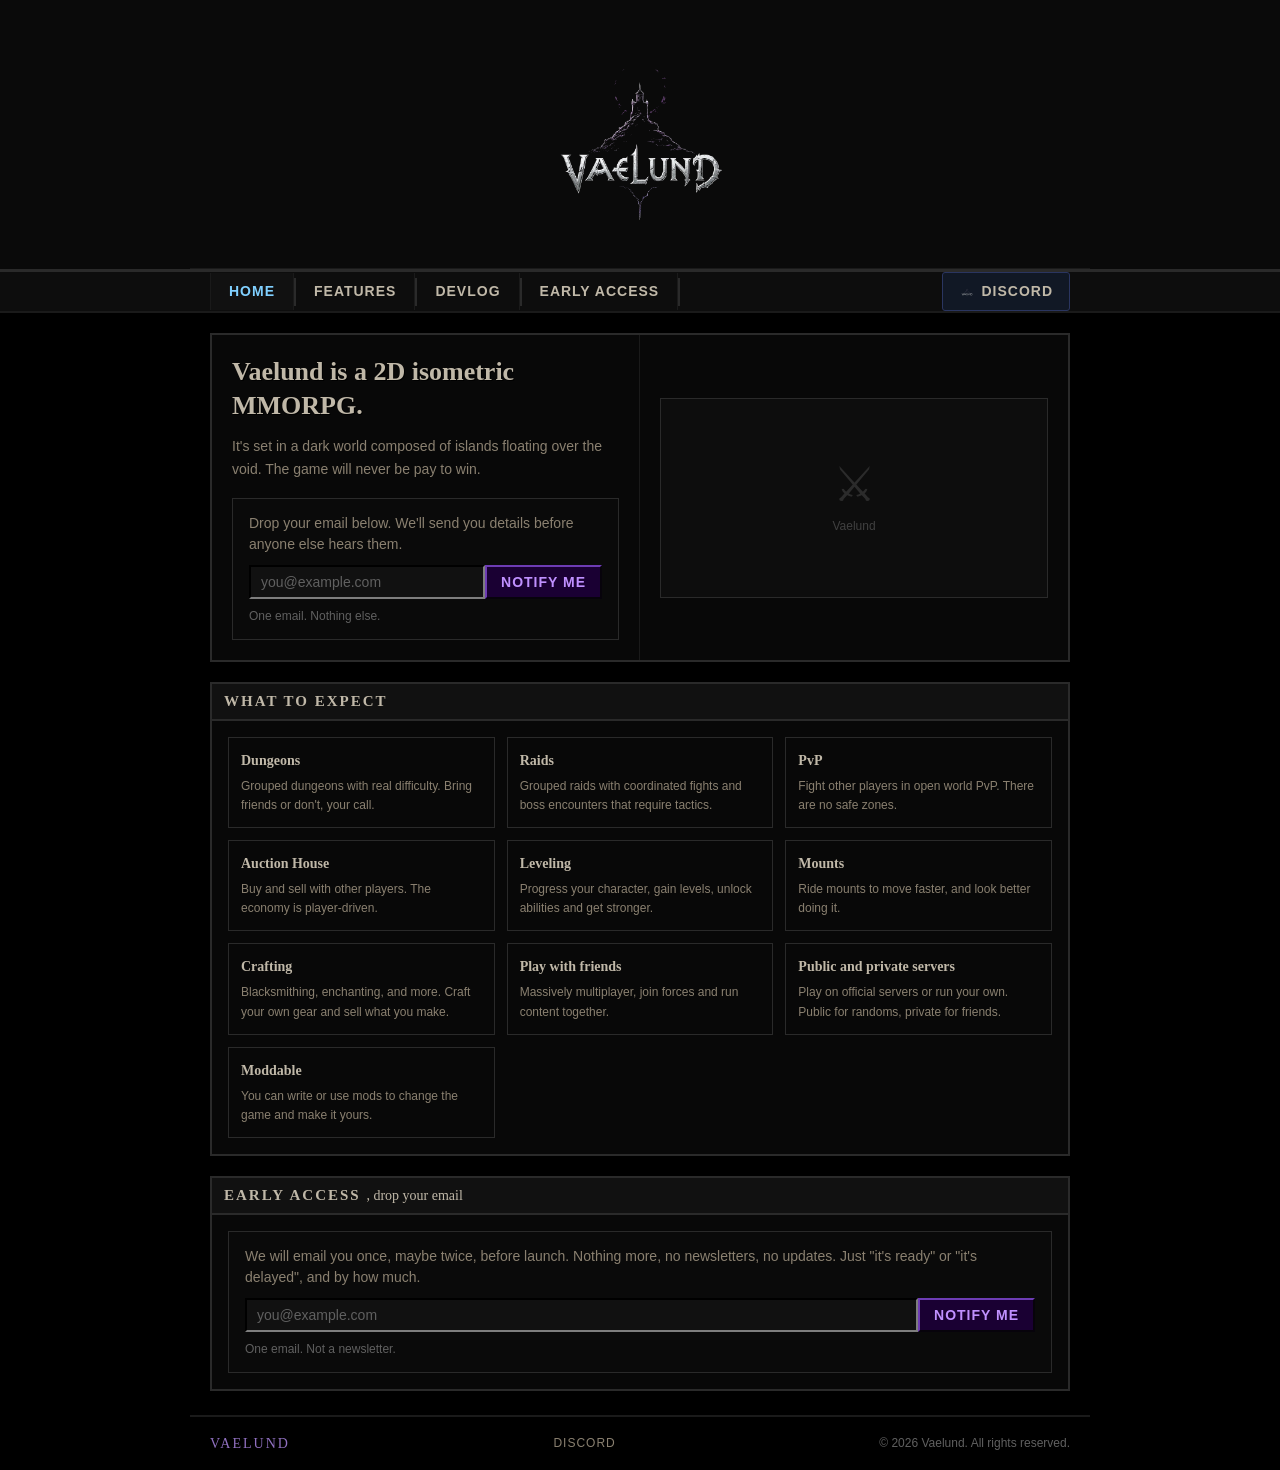
==== commit cb44b6ad: "Website: remove all em-dashes, use commas instead" ====
--- a/index.html
+++ b/index.html
@@ -3,8 +3,8 @@
 <head>
   <meta charset="utf-8">
   <meta name="viewport" content="width=device-width, initial-scale=1">
-  <meta name="description" content="Vaelund — A 2D isometric MMORPG. Dungeons, raids, PvP, crafting, and more.">
-  <title>Vaelund — A 2D isometric MMORPG</title>
+  <meta name="description" content="Vaelund, a 2D isometric MMORPG. Dungeons, raids, PvP, crafting, and more.">
+  <title>Vaelund, a 2D isometric MMORPG</title>
   <link rel="icon" type="image/png" href="favicon.png">
   <link rel="stylesheet" href="static/css/style.css">
 </head>
@@ -121,7 +121,7 @@
       <div id="features-grid">
         <div class="feature-item">
           <h3>Dungeons</h3>
-          <p>Grouped dungeons with real difficulty. Bring friends or don't — your call.</p>
+          <p>Grouped dungeons with real difficulty. Bring friends or don't, your call.</p>
         </div>
         <div class="feature-item">
           <h3>Raids</h3>
@@ -149,7 +149,7 @@
         </div>
         <div class="feature-item">
           <h3>Play with friends</h3>
-          <p>Massively multiplayer — join forces and run content together.</p>
+          <p>Massively multiplayer, join forces and run content together.</p>
         </div>
         <div class="feature-item">
           <h3>Public and private servers</h3>
@@ -165,10 +165,10 @@
 
   <!-- ── Signup CTA ────────────────────────────────────── -->
   <div id="signup" class="box">
-    <div class="box-title">Early Access <span class="accent">— drop your email</span></div>
+    <div class="box-title">Early Access <span class="accent">, drop your email</span></div>
     <div class="box-body">
       <div id="email-form-wrap">
-        <p>We will email you once, maybe twice, before launch. Nothing more — no newsletters, no updates. Just "it's ready" or "it's delayed" — and by how much.</p>
+        <p>We will email you once, maybe twice, before launch. Nothing more, no newsletters, no updates. Just "it's ready" or "it's delayed", and by how much.</p>
         <form id="email-form-2" novalidate>
           <div class="email-row">
             <input
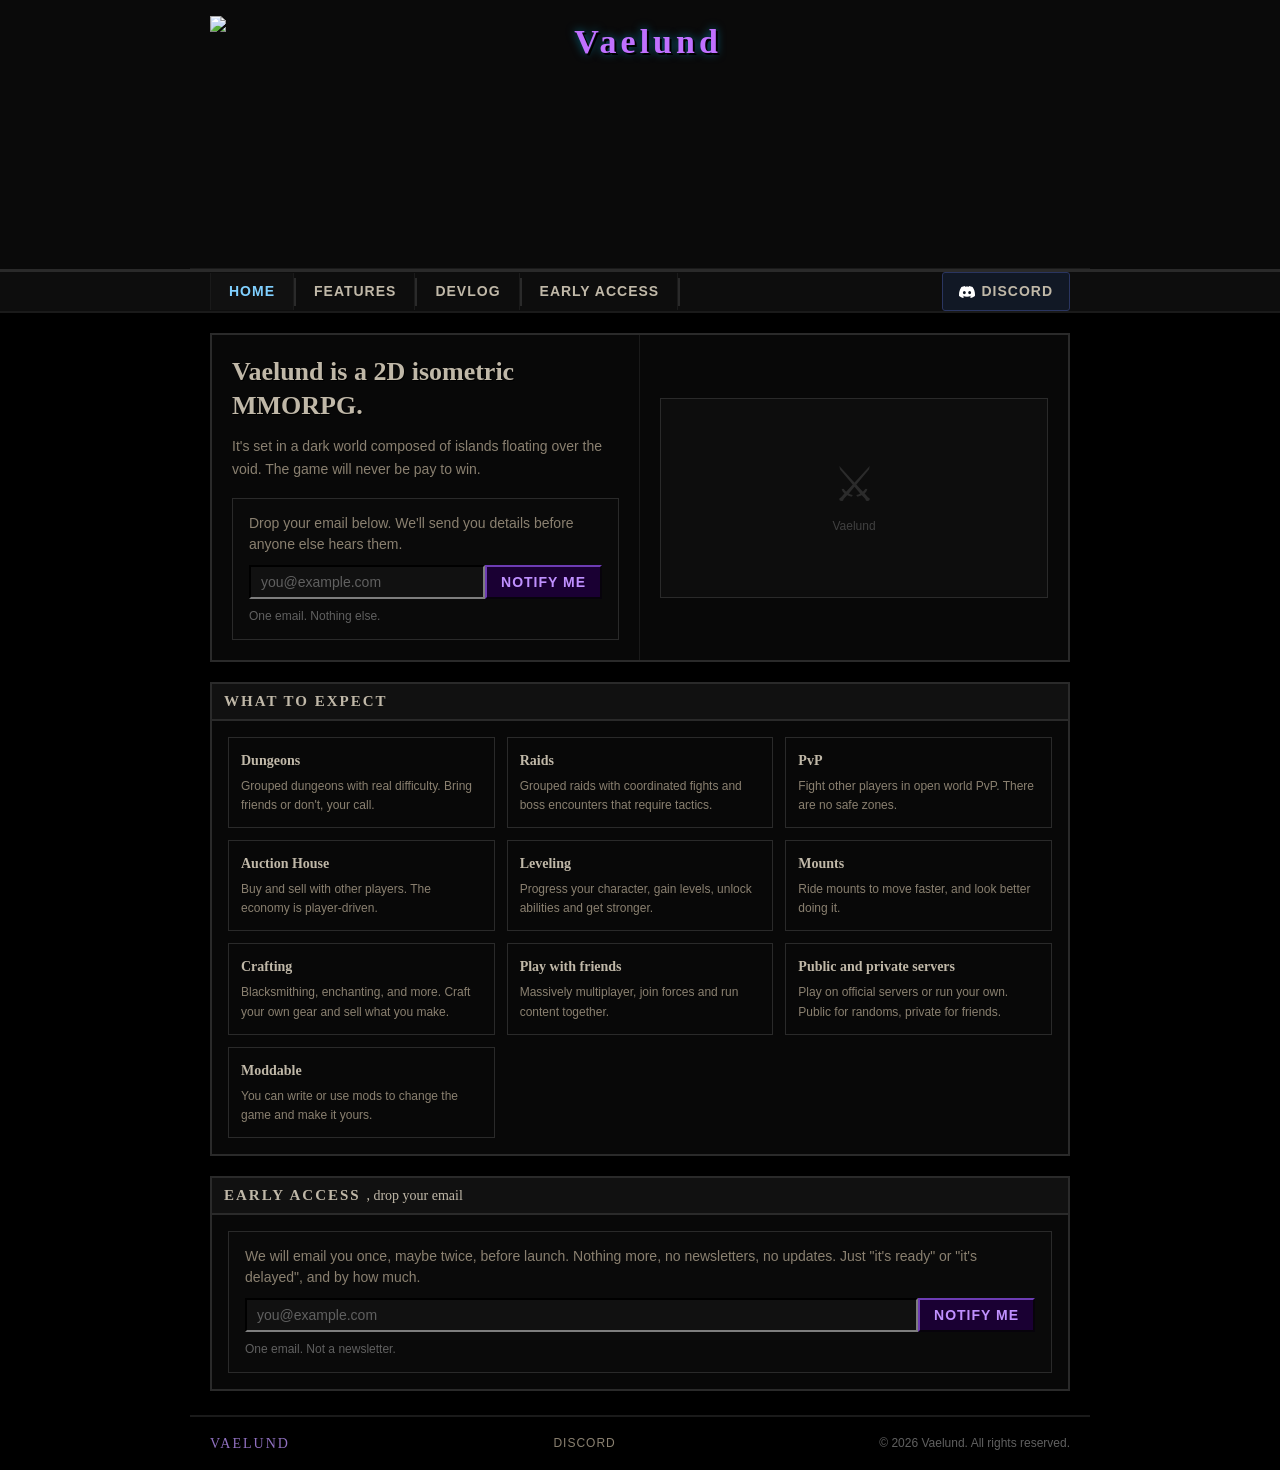
==== commit 93911172: "Replace logo with transparent_2 version (bigger, higher contrast)" ====
--- a/index.html
+++ b/index.html
@@ -47,7 +47,7 @@
           <span class="sp sp9"></span><span class="sp sp10"></span><span class="sp sp11"></span><span class="sp sp12"></span>
           <span class="sp sp13"></span><span class="sp sp14"></span><span class="sp sp15"></span><span class="sp sp16"></span>
         </span>
-        <img src="static/img/logo.png" alt="Vaelund" id="logo-img">
+        <img src="static/img/logo_transparent_2.png" alt="Vaelund" id="logo-img">
       </span>
     </a>
   </div>
@@ -65,7 +65,7 @@
     <a href="#signup" class="nav-link">Early Access</a>
     <span class="nav-sep"></span>
     <a href="https://discord.gg/zGsjYMMYqN" class="nav-link nav-discord" target="_blank" rel="noopener">
-      <img src="static/img/logo.png" alt="Discord" class="nav-discord-icon"> Discord
+      <img src="static/img/discord.svg" alt="Discord" class="nav-discord-icon"> Discord
     </a>
   </div>
 </div>
--- a/static/css/style.css
+++ b/static/css/style.css
@@ -435,6 +435,7 @@
   height: 16px;
   width: auto;
   vertical-align: middle;
+  filter: invert(1);
 }
 
 /* ── Main ────────────────────────────────────────────────── */
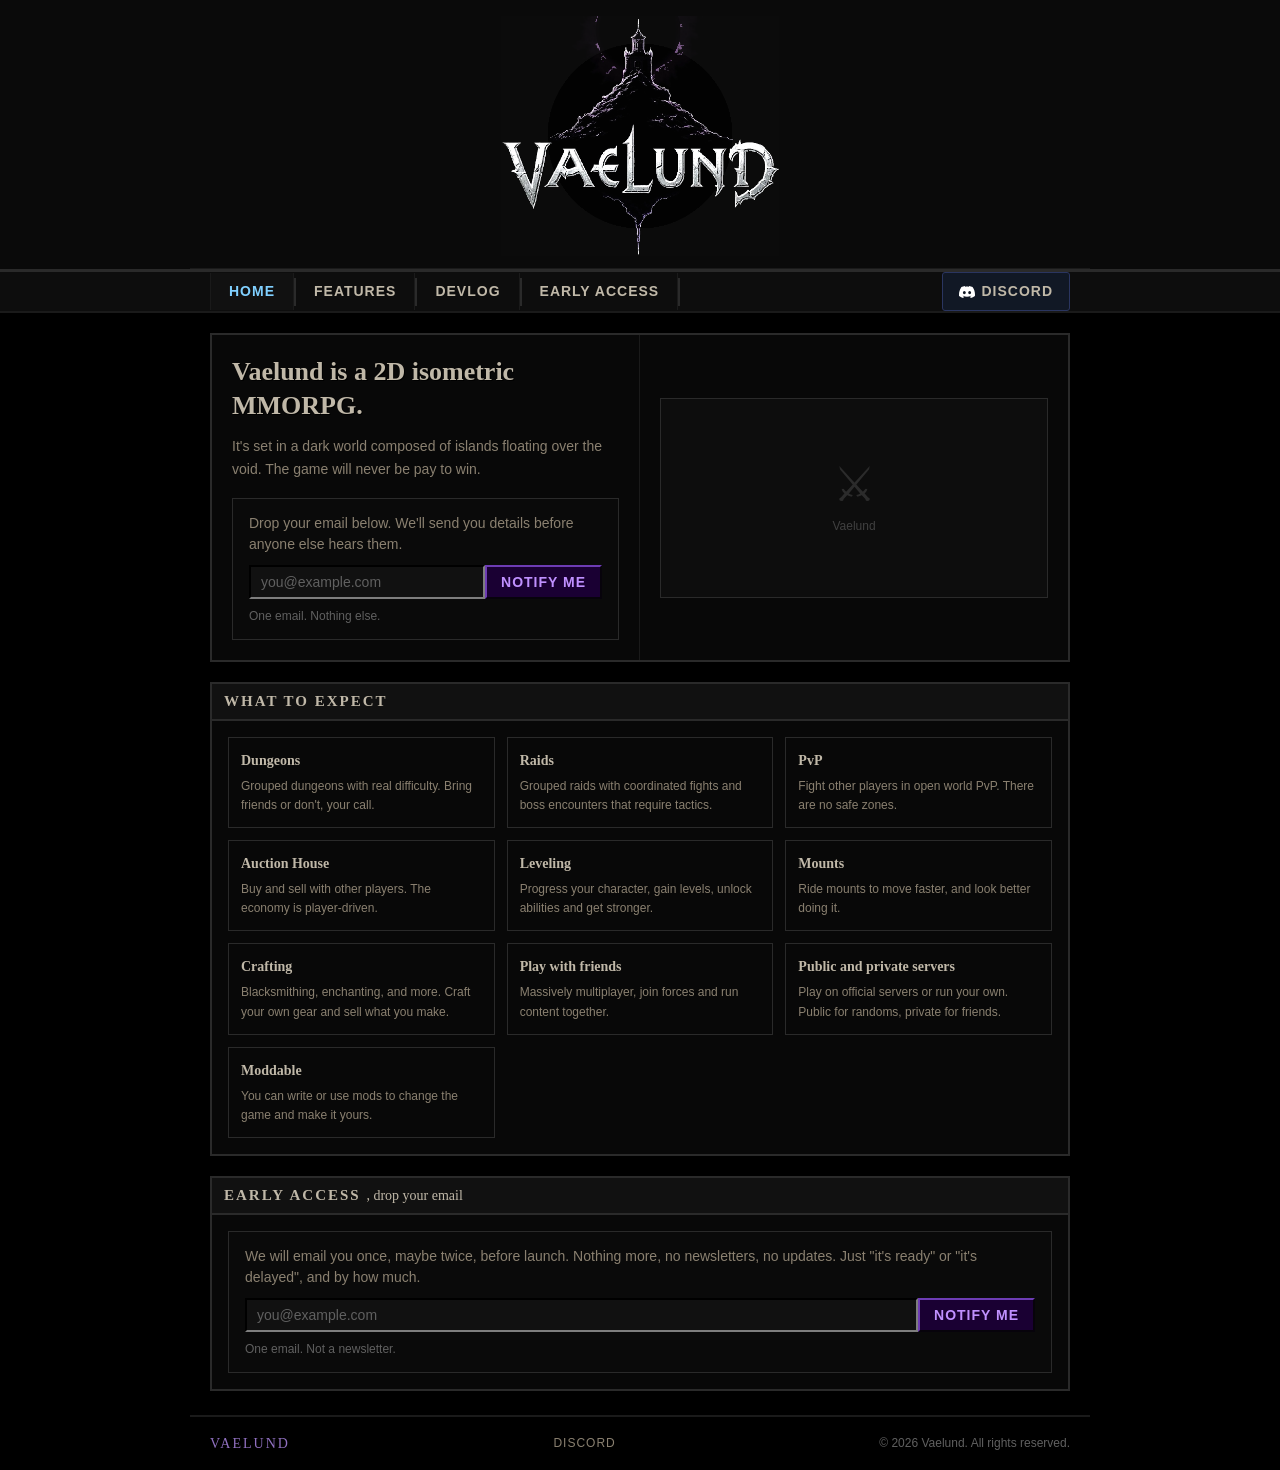
==== commit 49d36391: "Logo: add black circle background, keep transparent version, cleanup temp files" ====
--- a/index.html
+++ b/index.html
@@ -47,7 +47,7 @@
           <span class="sp sp9"></span><span class="sp sp10"></span><span class="sp sp11"></span><span class="sp sp12"></span>
           <span class="sp sp13"></span><span class="sp sp14"></span><span class="sp sp15"></span><span class="sp sp16"></span>
         </span>
-        <img src="static/img/logo_transparent_2.png" alt="Vaelund" id="logo-img">
+        <img src="static/img/logo.png" alt="Vaelund" id="logo-img">
       </span>
     </a>
   </div>
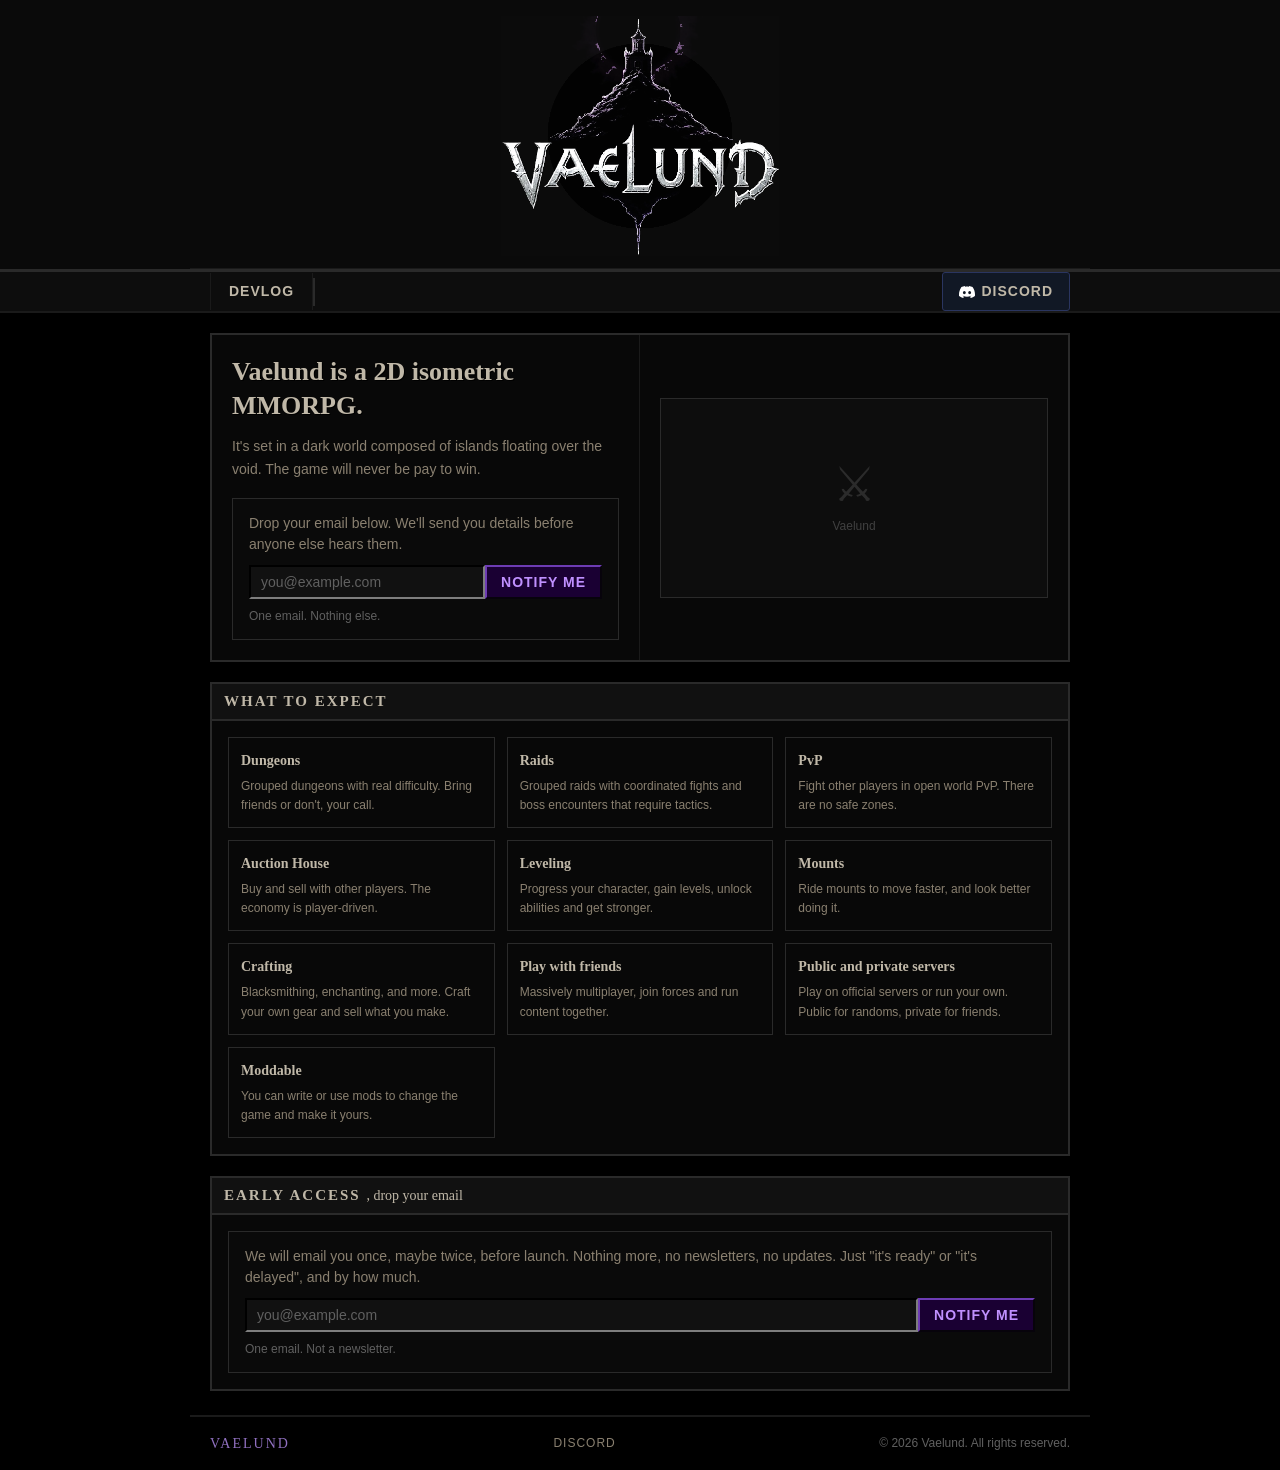
==== commit 1d06f717: "simplify nav: keep only Devlog + Discord, on same line" ====
--- a/index.html
+++ b/index.html
@@ -56,16 +56,10 @@
 <!-- ── Nav ────────────────────────────────────────────────── -->
 <div id="nav">
   <div id="nav-inner">
-    <a href="#home" class="nav-link active">Home</a>
-    <span class="nav-sep"></span>
-    <a href="#features" class="nav-link">Features</a>
-    <span class="nav-sep"></span>
-    <a href="/vaelund-website/devlog/" class="nav-link">Devlog</a>
-    <span class="nav-sep"></span>
-    <a href="#signup" class="nav-link">Early Access</a>
+    <a href="/devlog/" class="nav-link">Devlog</a>
     <span class="nav-sep"></span>
     <a href="https://discord.gg/zGsjYMMYqN" class="nav-link nav-discord" target="_blank" rel="noopener">
-      <img src="static/img/discord.svg" alt="Discord" class="nav-discord-icon"> Discord
+      <img src="/static/img/discord.svg" alt="Discord" class="nav-discord-icon"> Discord
     </a>
   </div>
 </div>
